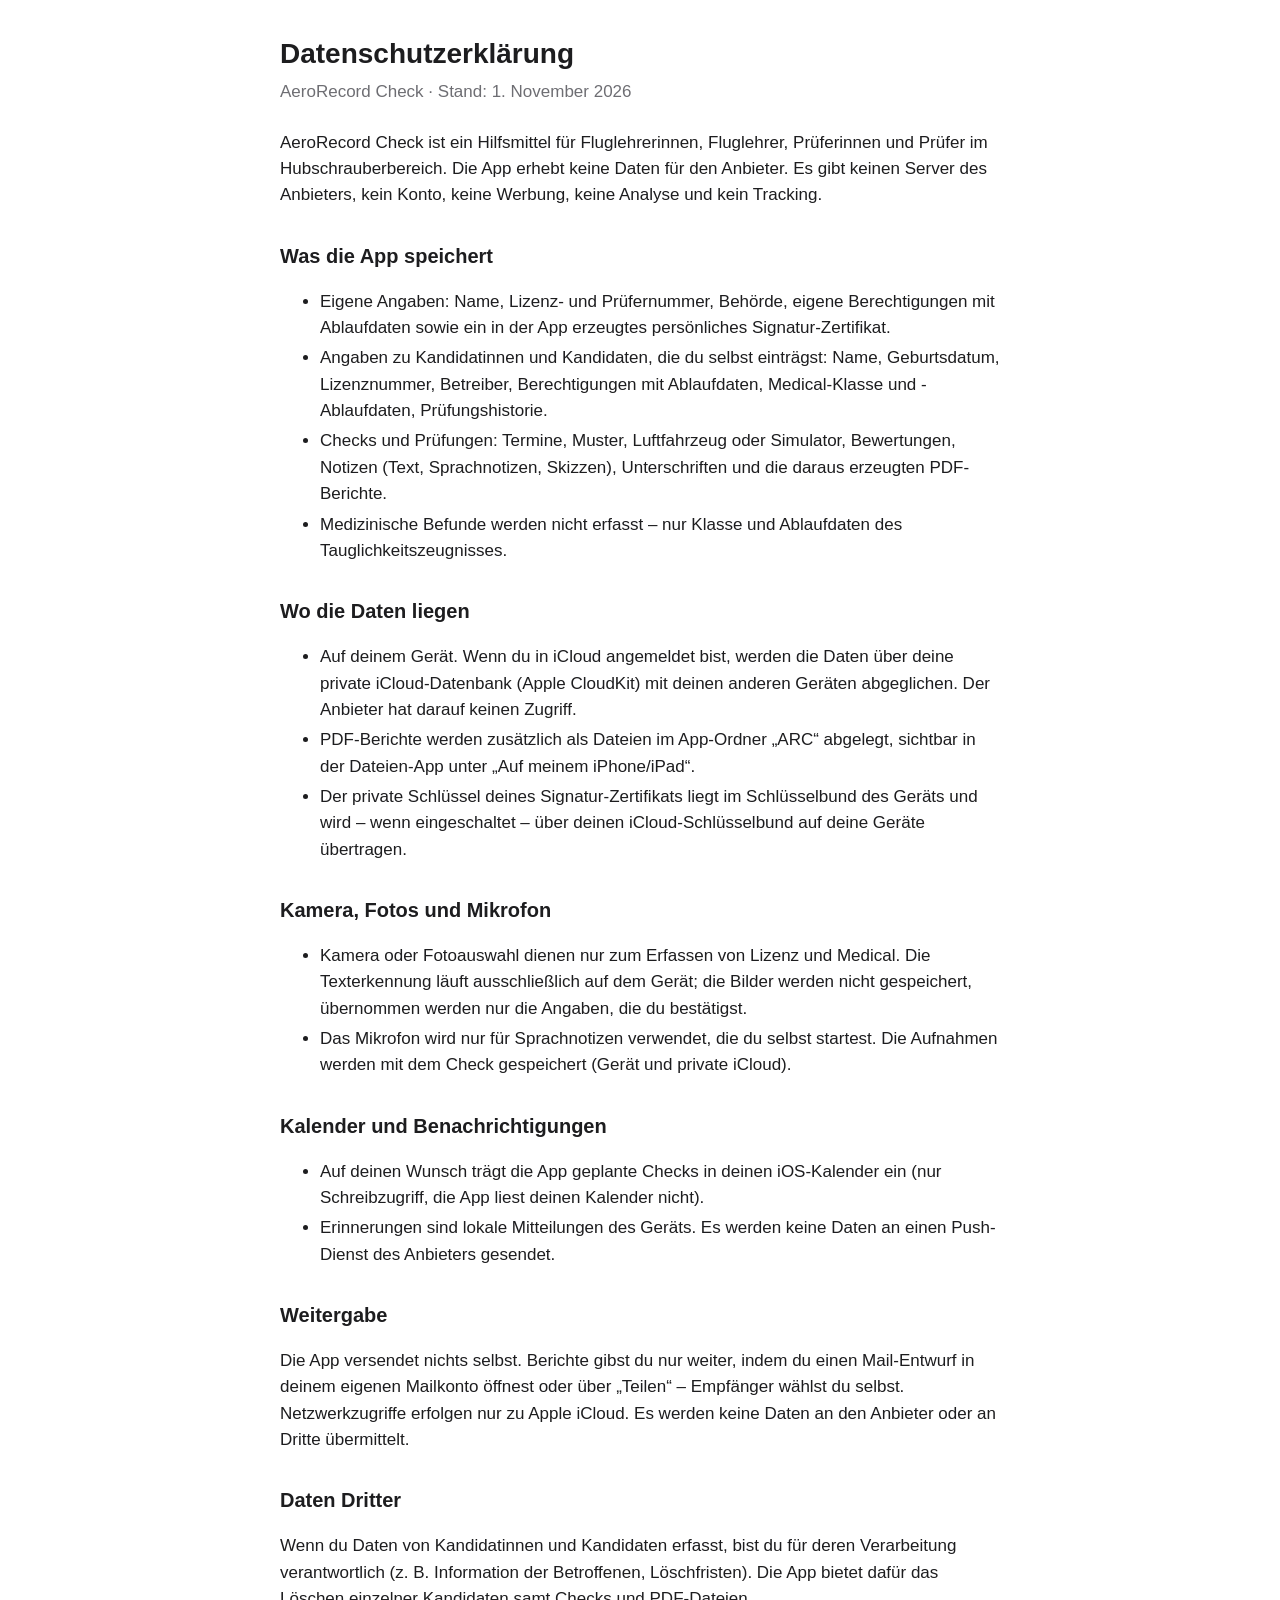
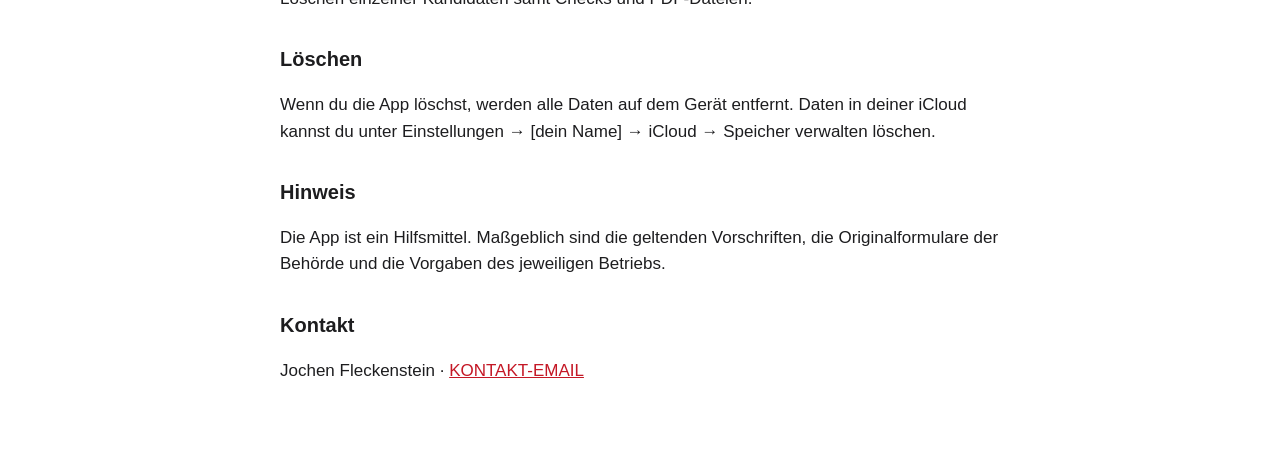
==== check/datenschutz.html @ 06c914e4 "Datenschutz und Support für AeroRecord Check Co-Authored-By: Claude Opus 5.5 <noreply@anthropic.com>" ====
<!doctype html>
<html lang="de">
<head>
<meta charset="utf-8">
<meta name="viewport" content="width=device-width, initial-scale=1">
<title>AeroRecord Check – Datenschutz</title>
<meta name="robots" content="noindex">
<link rel="stylesheet" href="../style.css">
</head>
<body>
<main>
<h1>Datenschutzerklärung</h1>
<p class="meta">AeroRecord Check · Stand: 1. November 2026</p>

<p>AeroRecord Check ist ein Hilfsmittel für Fluglehrerinnen, Fluglehrer, Prüferinnen und Prüfer im Hubschrauberbereich. Die App erhebt keine Daten für den Anbieter. Es gibt keinen Server des Anbieters, kein Konto, keine Werbung, keine Analyse und kein Tracking.</p>

<h2>Was die App speichert</h2>
<ul>
  <li>Eigene Angaben: Name, Lizenz- und Prüfernummer, Behörde, eigene Berechtigungen mit Ablaufdaten sowie ein in der App erzeugtes persönliches Signatur-Zertifikat.</li>
  <li>Angaben zu Kandidatinnen und Kandidaten, die du selbst einträgst: Name, Geburtsdatum, Lizenznummer, Betreiber, Berechtigungen mit Ablaufdaten, Medical-Klasse und -Ablaufdaten, Prüfungshistorie.</li>
  <li>Checks und Prüfungen: Termine, Muster, Luftfahrzeug oder Simulator, Bewertungen, Notizen (Text, Sprachnotizen, Skizzen), Unterschriften und die daraus erzeugten PDF-Berichte.</li>
  <li>Medizinische Befunde werden nicht erfasst – nur Klasse und Ablaufdaten des Tauglichkeitszeugnisses.</li>
</ul>

<h2>Wo die Daten liegen</h2>
<ul>
  <li>Auf deinem Gerät. Wenn du in iCloud angemeldet bist, werden die Daten über deine private iCloud-Datenbank (Apple CloudKit) mit deinen anderen Geräten abgeglichen. Der Anbieter hat darauf keinen Zugriff.</li>
  <li>PDF-Berichte werden zusätzlich als Dateien im App-Ordner „ARC“ abgelegt, sichtbar in der Dateien-App unter „Auf meinem iPhone/iPad“.</li>
  <li>Der private Schlüssel deines Signatur-Zertifikats liegt im Schlüsselbund des Geräts und wird – wenn eingeschaltet – über deinen iCloud-Schlüsselbund auf deine Geräte übertragen.</li>
</ul>

<h2>Kamera, Fotos und Mikrofon</h2>
<ul>
  <li>Kamera oder Fotoauswahl dienen nur zum Erfassen von Lizenz und Medical. Die Texterkennung läuft ausschließlich auf dem Gerät; die Bilder werden nicht gespeichert, übernommen werden nur die Angaben, die du bestätigst.</li>
  <li>Das Mikrofon wird nur für Sprachnotizen verwendet, die du selbst startest. Die Aufnahmen werden mit dem Check gespeichert (Gerät und private iCloud).</li>
</ul>

<h2>Kalender und Benachrichtigungen</h2>
<ul>
  <li>Auf deinen Wunsch trägt die App geplante Checks in deinen iOS-Kalender ein (nur Schreibzugriff, die App liest deinen Kalender nicht).</li>
  <li>Erinnerungen sind lokale Mitteilungen des Geräts. Es werden keine Daten an einen Push-Dienst des Anbieters gesendet.</li>
</ul>

<h2>Weitergabe</h2>
<p>Die App versendet nichts selbst. Berichte gibst du nur weiter, indem du einen Mail-Entwurf in deinem eigenen Mailkonto öffnest oder über „Teilen“ – Empfänger wählst du selbst. Netzwerkzugriffe erfolgen nur zu Apple iCloud. Es werden keine Daten an den Anbieter oder an Dritte übermittelt.</p>

<h2>Daten Dritter</h2>
<p>Wenn du Daten von Kandidatinnen und Kandidaten erfasst, bist du für deren Verarbeitung verantwortlich (z. B. Information der Betroffenen, Löschfristen). Die App bietet dafür das Löschen einzelner Kandidaten samt Checks und PDF-Dateien.</p>

<h2>Löschen</h2>
<p>Wenn du die App löschst, werden alle Daten auf dem Gerät entfernt. Daten in deiner iCloud kannst du unter Einstellungen → [dein Name] → iCloud → Speicher verwalten löschen.</p>

<h2>Hinweis</h2>
<p>Die App ist ein Hilfsmittel. Maßgeblich sind die geltenden Vorschriften, die Originalformulare der Behörde und die Vorgaben des jeweiligen Betriebs.</p>

<h2>Kontakt</h2>
<p>Jochen Fleckenstein · <a href="mailto:KONTAKT-EMAIL">KONTAKT-EMAIL</a></p>
</main>
</body>
</html>
---- style.css ----
:root { color-scheme: light dark; --text: #1d1d1f; --muted: #6e6e73; --bg: #ffffff; --accent: #c41826; }
@media (prefers-color-scheme: dark) { :root { --text: #f5f5f7; --muted: #a1a1a6; --bg: #000000; --accent: #ff453a; } }
body { font: 17px/1.55 -apple-system, BlinkMacSystemFont, "Helvetica Neue", Arial, sans-serif; color: var(--text); background: var(--bg); margin: 0; padding: 32px 16px 64px; }
main { max-width: 720px; margin: 0 auto; }
h1 { font-size: 28px; margin: 0 0 4px; }
h2 { font-size: 20px; margin: 32px 0 8px; }
p.meta { color: var(--muted); margin: 0 0 24px; }
a { color: var(--accent); }
li { margin: 4px 0; }
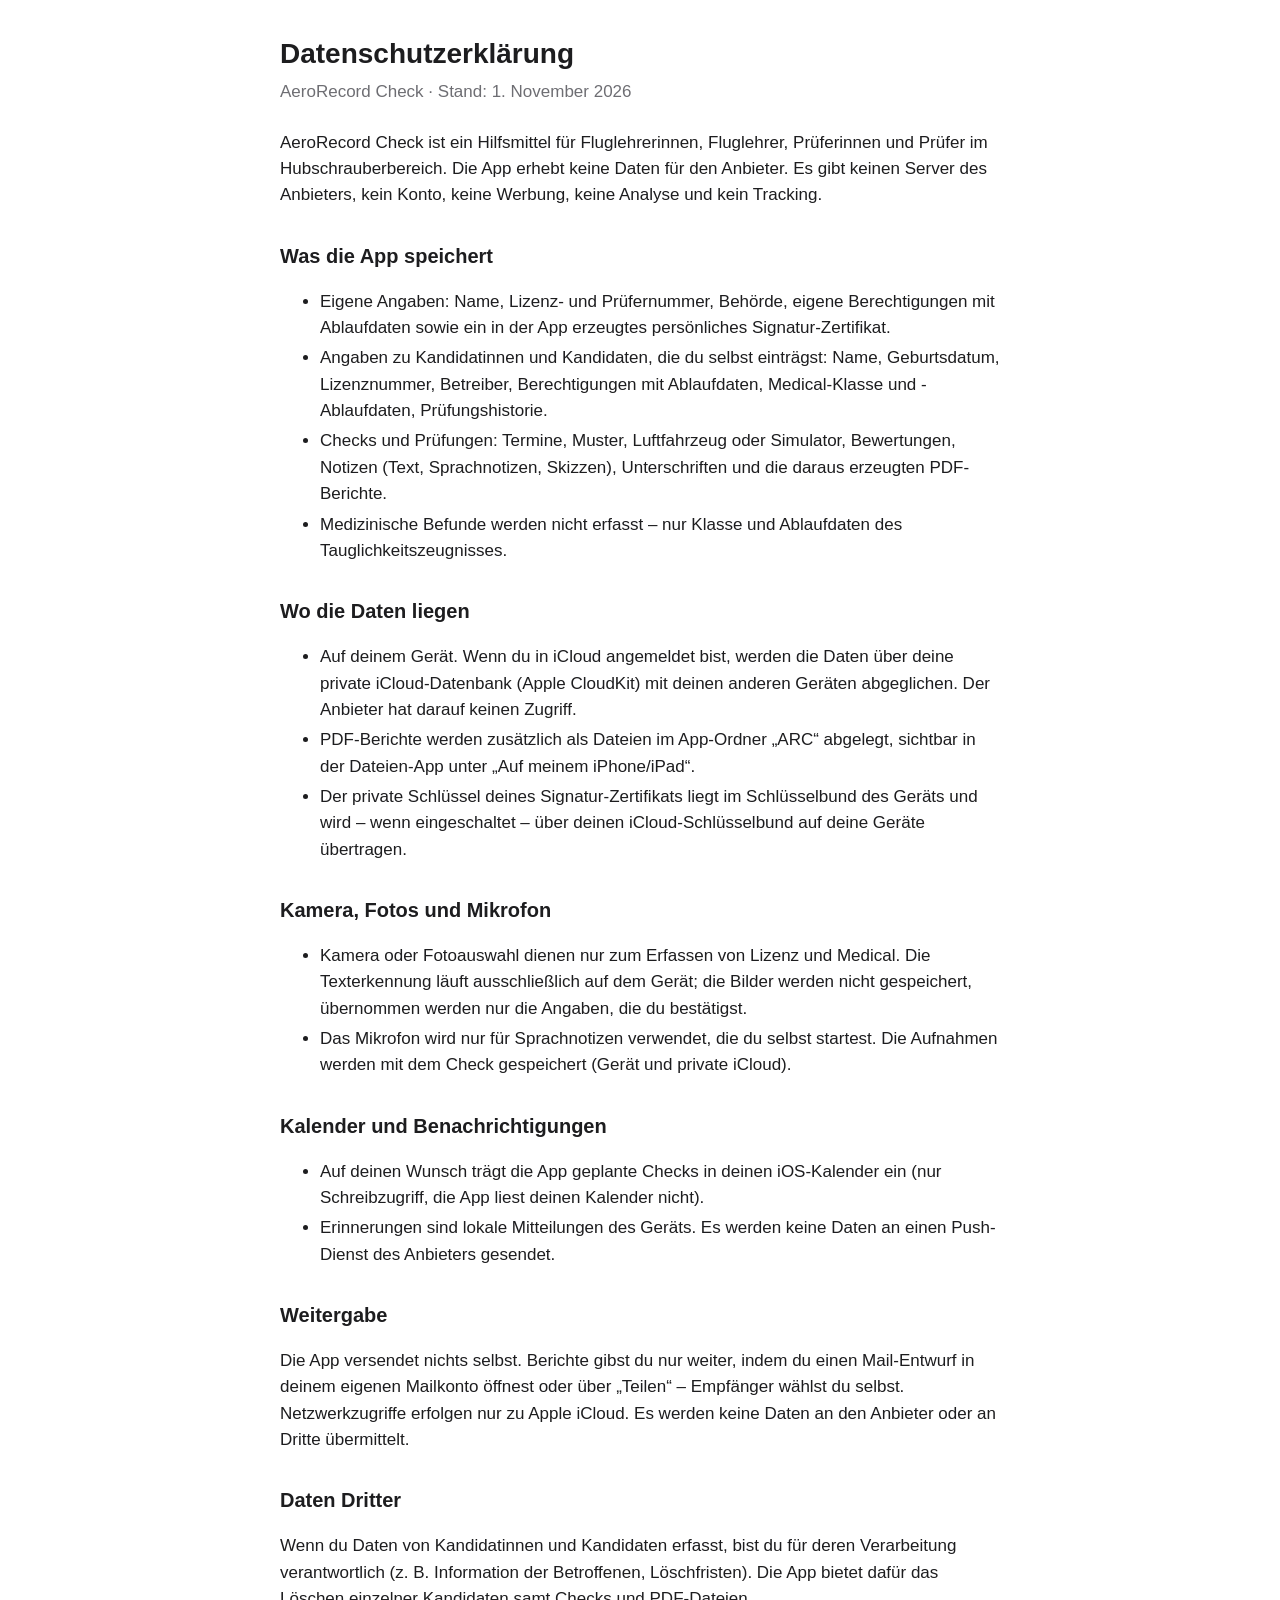
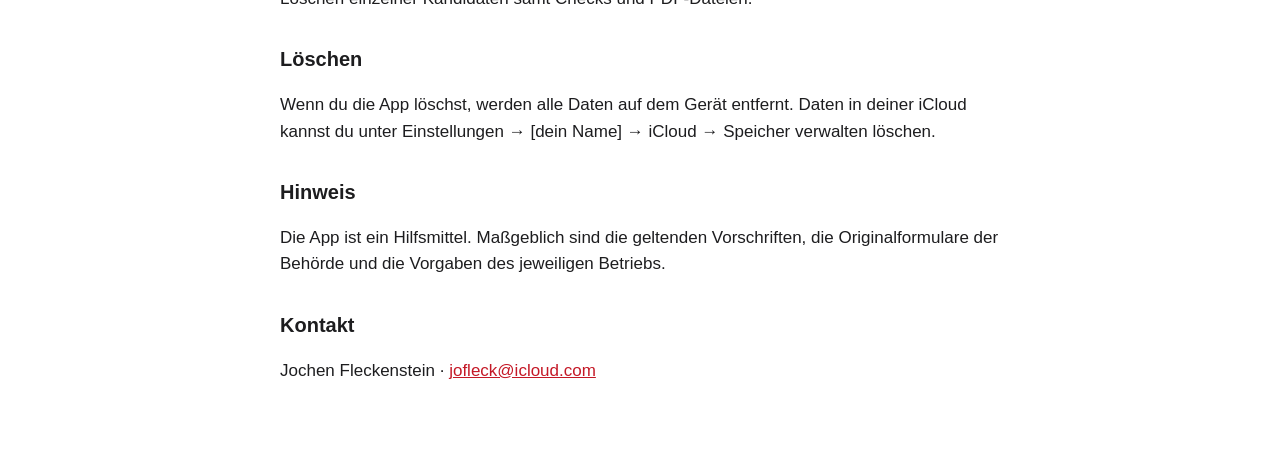
==== commit cf27832c: "Kontakt-E-Mail eintragen Co-Authored-By: Claude Opus 5.5 <noreply@anthropic.com>" ====
--- a/check/datenschutz.html
+++ b/check/datenschutz.html
@@ -54,7 +54,7 @@
 <p>Die App ist ein Hilfsmittel. Maßgeblich sind die geltenden Vorschriften, die Originalformulare der Behörde und die Vorgaben des jeweiligen Betriebs.</p>
 
 <h2>Kontakt</h2>
-<p>Jochen Fleckenstein · <a href="mailto:KONTAKT-EMAIL">KONTAKT-EMAIL</a></p>
+<p>Jochen Fleckenstein · <a href="mailto:jofleck@icloud.com">jofleck@icloud.com</a></p>
 </main>
 </body>
 </html>
